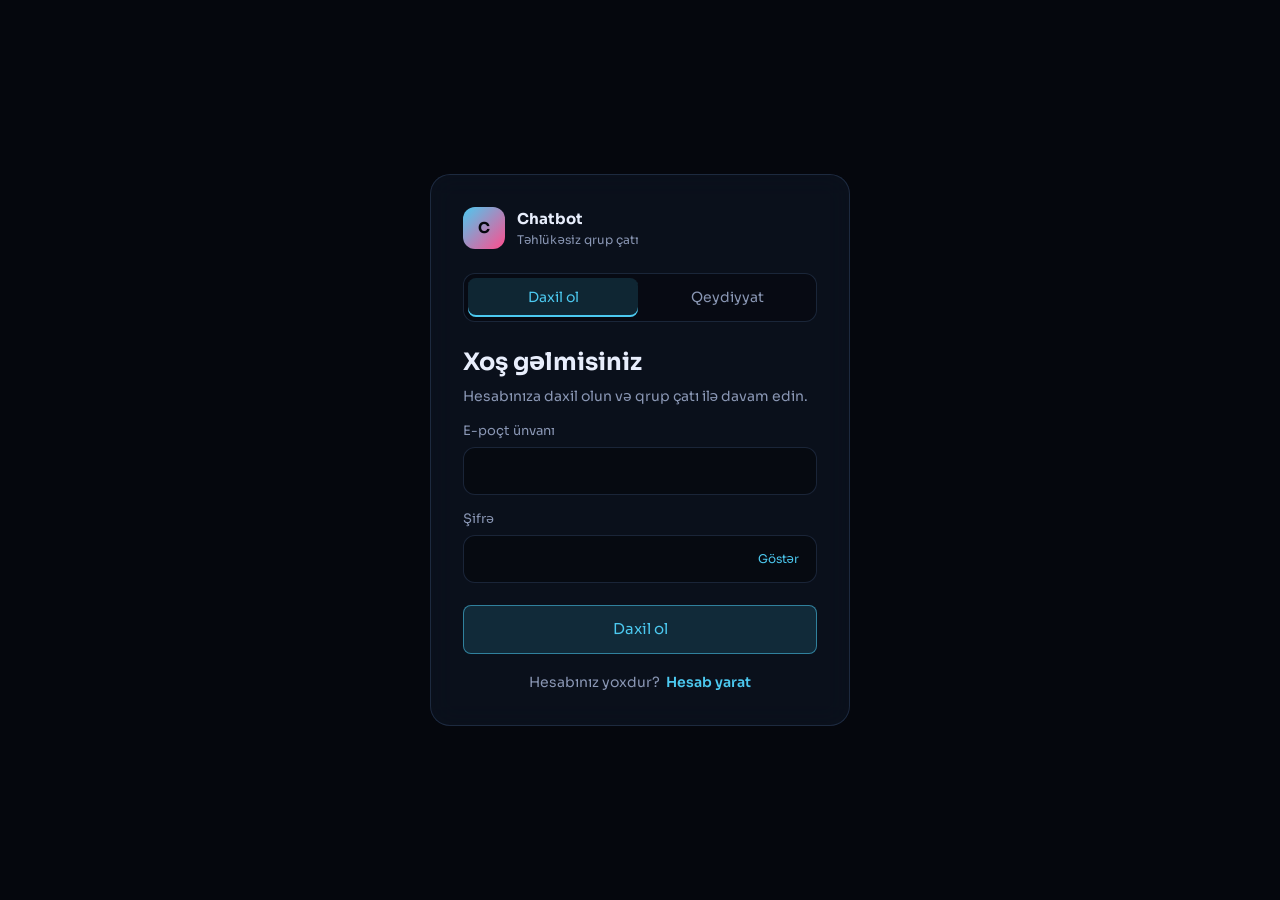
==== index.html @ 3ce8aae1 "Update index.html" ====
<!doctype html>
<html lang="az">
<head>
<meta charset="utf-8">
<meta name="viewport" content="width=device-width, initial-scale=1">
<meta name="theme-color" content="#05070d">
<meta name="description" content="Chatbot — təhlükəsiz qrup çatı">
<link rel="manifest" href="/manifest.json">
<link rel="icon" type="image/png" sizes="192x192" href="/icon-192.png">
<link rel="apple-touch-icon" href="/icon-192.png">
<title>Chatbot — Giriş</title>
<link rel="preconnect" href="https://fonts.googleapis.com">
<link rel="preconnect" href="https://fonts.gstatic.com" crossorigin>
<link href="https://fonts.googleapis.com/css2?family=Sora:wght@400;500;600;700&family=JetBrains+Mono:wght@500&display=swap" rel="stylesheet">
<style>
:root{
  --bg:#05070d; --glass:rgba(16,24,40,.55); --line:rgba(130,180,255,.16);
  --text:#e8eefc; --muted:#8a97b4; --cyan:#4cc9f0; --pink:#ff4d8d; --amber:#ffb703; --ok:#3ddc97;
  --r-lg:20px; --r-md:12px; --r-sm:8px;
}
*{box-sizing:border-box;margin:0}
html,body{height:100%}
body{background:var(--bg);color:var(--text);font:400 15px/1.5 Sora,system-ui,sans-serif;overflow-x:hidden}
#net{position:fixed;inset:0;width:100%;height:100%;z-index:0}
button,input,select{font:inherit;color:inherit}
:focus-visible{outline:2px solid var(--cyan);outline-offset:2px}
.hidden,[hidden]{display:none!important}
.glass{background:var(--glass);border:1px solid var(--line);backdrop-filter:blur(14px);-webkit-backdrop-filter:blur(14px)}
.btn{border:1px solid var(--line);background:rgba(255,255,255,.04);padding:9px 16px;border-radius:var(--r-sm);cursor:pointer;transition:background .15s,border-color .15s}
.btn:hover{background:rgba(255,255,255,.09)}
.btn:disabled{opacity:.55;cursor:not-allowed}
.btn.primary{background:rgba(76,201,240,.14);border-color:rgba(76,201,240,.55);color:var(--cyan)}
.btn.primary:hover{background:rgba(76,201,240,.25)}
.btn.danger{background:rgba(255,77,141,.1);border-color:rgba(255,77,141,.5);color:var(--pink)}
.btn.danger:hover{background:rgba(255,77,141,.2)}
.btn.sm{padding:6px 12px;font-size:13px}
.btn.block{width:100%;margin-top:22px;padding:12px}
.field{width:100%;padding:12px 14px;border-radius:var(--r-md);border:1px solid var(--line);background:rgba(5,7,13,.6)}
.field:focus{border-color:var(--cyan);outline:none}
.field::placeholder{color:var(--muted)}
select.field option{background:#0b1220;color:var(--text)}
svg.i{width:18px;height:18px;stroke:currentColor;fill:none;stroke-width:1.8;stroke-linecap:round;stroke-linejoin:round;vertical-align:-3px}

/* ===== login / qeydiyyat ===== */
#login-screen{position:fixed;inset:0;z-index:20;display:flex;justify-content:center;padding:20px;overflow:auto}
.login-card{width:min(420px,100%);margin:auto;padding:32px;border-radius:var(--r-lg)}
.brand{display:flex;gap:12px;align-items:center;margin-bottom:24px}
.logo{width:42px;height:42px;border-radius:12px;display:grid;place-items:center;font-weight:700;color:#05070d;background:linear-gradient(135deg,var(--cyan),var(--pink));flex:none}
.brand small{display:block;color:var(--muted);font-size:12px}
.seg{display:flex;gap:4px;padding:4px;border:1px solid var(--line);border-radius:var(--r-md);background:rgba(5,7,13,.5);margin-bottom:22px}
.seg button{flex:1;border:0;background:none;padding:9px;border-radius:var(--r-sm);color:var(--muted);cursor:pointer;font-size:14px;transition:background .15s,color .15s}
.seg button:hover{color:var(--text)}
.seg button.active{background:rgba(76,201,240,.14);color:var(--cyan);box-shadow:inset 0 -2px 0 var(--cyan)}
.login-card h1{font-size:24px;margin-bottom:6px}
.login-card p.lead{color:var(--muted);margin-bottom:6px;font-size:14px}
.login-card label{display:block;font-size:13px;color:var(--muted);margin:14px 0 6px}
.pwwrap{position:relative}
.pwwrap .field{padding-right:78px}
.pwtoggle{position:absolute;right:12px;top:50%;transform:translateY(-50%);border:0;background:none;color:var(--cyan);font-size:12px;cursor:pointer}
.pw-rules{
  list-style:none;margin:14px 0 0;padding:12px 14px;border-radius:var(--r-md);
  background:rgba(76,201,240,.06);border:1px solid var(--line);
  display:grid;grid-template-rows:repeat(3,auto);grid-auto-flow:column;gap:6px 10px;font-size:13px;
}
.pw-rules li{display:flex;align-items:center;gap:8px;color:var(--muted)}
.pw-rules li::before{content:"✓";width:18px;height:18px;border-radius:50%;background:rgba(255,255,255,.1);color:#05070d;font-size:11px;font-weight:700;display:grid;place-items:center;flex:none}
.pw-rules li.ok{color:var(--text)}
.pw-rules li.ok::before{background:var(--ok);box-shadow:0 0 10px rgba(61,220,151,.6)}
.reg{display:flex;justify-content:center;gap:6px;margin-top:18px;font-size:14px;color:var(--muted)}
.reg button{border:0;background:none;color:var(--cyan);font-weight:600;cursor:pointer;padding:0}
.success{text-align:center}
.check{width:96px;height:96px;border-radius:50%;margin:4px auto 18px;display:grid;place-items:center;font-size:44px;color:var(--ok);background:rgba(61,220,151,.1);border:1px solid rgba(61,220,151,.5);box-shadow:0 0 34px rgba(61,220,151,.25)}
.success h1{margin-bottom:8px}
.success h3{font-size:16px;font-weight:600;color:var(--amber);margin-bottom:14px}
.success p{color:var(--muted);font-size:14px;margin-bottom:14px}
.success .btn{width:100%;padding:12px;margin-top:8px}

/* ===== əsas çərçivə ===== */
#app{position:relative;z-index:1;display:grid;min-height:100%;grid-template-columns:230px 1fr;grid-template-rows:64px 1fr;gap:16px;padding:16px}
header{grid-column:1/-1;display:flex;align-items:center;justify-content:space-between;padding:0 20px;border-radius:var(--r-lg)}
header .brand{margin:0}
.who{display:flex;align-items:center;gap:12px;font-size:14px;color:var(--muted)}
.who b{font-weight:500;color:var(--text);max-width:220px;overflow:hidden;text-overflow:ellipsis;white-space:nowrap}
.avatar{width:32px;height:32px;border-radius:50%;display:grid;place-items:center;font-weight:700;font-size:13px;color:#05070d;background:linear-gradient(135deg,var(--cyan),var(--pink));flex:none}
nav{padding:12px;border-radius:var(--r-lg);align-self:start;display:flex;flex-direction:column;gap:4px}
nav button{display:flex;gap:10px;align-items:center;text-align:left;border:0;background:none;padding:12px 14px;border-radius:var(--r-md);cursor:pointer;color:var(--muted);transition:background .15s,color .15s}
nav button:hover{background:rgba(255,255,255,.05);color:var(--text)}
nav button[aria-selected=true]{background:rgba(76,201,240,.14);color:var(--cyan);box-shadow:inset 3px 0 0 var(--cyan)}
nav .count{margin-left:auto;font:500 12px 'JetBrains Mono',monospace;background:var(--pink);color:#05070d;border-radius:99px;padding:1px 8px}
main{display:grid;grid-template-columns:minmax(0,1fr) 300px;gap:16px;align-content:start}
.stats{grid-column:1/-1;display:grid;grid-template-columns:repeat(3,1fr);gap:16px}
.stat{padding:18px 20px;border-radius:var(--r-lg);display:flex;align-items:center;gap:16px}
.stat .ic{width:44px;height:44px;border-radius:12px;display:grid;place-items:center;flex:none}
.stat strong{font-size:28px;line-height:1;display:block}
.stat span{color:var(--muted);font-size:13px}
#st-conn.off{color:var(--muted)}
#st-conn:not(.off){color:var(--ok)}
.panel{padding:24px;border-radius:var(--r-lg)}
.panel-head{display:flex;justify-content:space-between;align-items:flex-start;gap:12px}
.panel h2{font-size:18px;margin-bottom:4px}
.panel h2 span{color:var(--cyan)}
.panel .sub{color:var(--muted);font-size:13px;margin-bottom:18px}
.secure{font-size:12px;color:var(--ok);white-space:nowrap;padding-top:4px}
.secure::before{content:"● "}
.row{display:flex;gap:10px}
.row .field{flex:1;min-width:0;width:auto}
.chat{display:grid;gap:10px;height:clamp(260px,46vh,440px);overflow:auto;padding:14px;border:1px solid var(--line);border-radius:var(--r-md);background:rgba(5,7,13,.45);align-content:start;margin:14px 0}
.empty{border:1px dashed var(--line);border-radius:var(--r-md);padding:28px;text-align:center;color:var(--muted)}
.msg{max-width:78%;padding:9px 13px;border-radius:14px;font-size:14px;overflow-wrap:anywhere}
.msg.me{justify-self:end;background:rgba(76,201,240,.18);border:1px solid rgba(76,201,240,.4)}
.msg.them{background:rgba(255,255,255,.06);border:1px solid var(--line)}
.msg small{display:block;color:var(--muted);font-size:11px}
.msg .t{text-align:right;font-size:10px;margin-top:4px}
.note{margin-top:16px;padding:10px 14px;border-radius:var(--r-md);background:rgba(61,220,151,.07);border:1px solid rgba(61,220,151,.25);color:var(--ok);font-size:12px;text-align:center}
.feed{padding:20px;border-radius:var(--r-lg);align-self:start}
.feed h2{font-size:15px;margin-bottom:14px}
.feed ul{list-style:none;padding:0;display:grid;gap:14px}
.feed li{display:flex;gap:10px;font-size:13px;color:var(--muted)}
.feed li i{width:8px;height:8px;border-radius:50%;margin-top:6px;flex:none;background:var(--cyan);box-shadow:0 0 10px var(--cyan)}
.feed li.ok i{background:var(--ok);box-shadow:0 0 10px var(--ok)}
.feed li.warn i{background:var(--amber);box-shadow:0 0 10px var(--amber)}
.feed li.new i{background:var(--pink);box-shadow:0 0 10px var(--pink)}
.feed li b{color:var(--text);font-weight:500;display:block}
.feed li small{display:block;font-size:11px}
#toast{position:fixed;bottom:20px;left:50%;transform:translateX(-50%) translateY(20px);opacity:0;z-index:30;padding:10px 18px;border-radius:var(--r-md);transition:.25s;pointer-events:none;max-width:calc(100vw - 24px);font-size:13px}
#toast.on{opacity:1;transform:translateX(-50%)}

@media(max-width:1000px){main{grid-template-columns:1fr}.feed{order:2}}
@media(max-width:720px){
  #app{grid-template-columns:1fr;grid-template-rows:64px auto 1fr;padding:10px;gap:10px}
  nav{flex-direction:row;overflow-x:auto}
  nav button{white-space:nowrap}
  .stats{grid-template-columns:1fr}
  .who b{display:none}
  .login-card{padding:24px}
  .pw-rules{font-size:12px}
}
@media(prefers-reduced-motion:reduce){*{transition:none!important}}
</style>
</head>
<body>
<canvas id="net" aria-hidden="true"></canvas>

<!-- LOGIN / QEYDİYYAT -->
<section id="login-screen">
  <div class="login-card glass">
    <div class="brand"><div class="logo">C</div><div><b>Chatbot</b><small>Təhlükəsiz qrup çatı</small></div></div>

    <div id="form-view">
      <div class="seg">
        <button id="tab-login" type="button" class="active">Daxil ol</button>
        <button id="tab-signup" type="button">Qeydiyyat</button>
      </div>

      <h1 id="auth-title">Xoş gəlmisiniz</h1>
      <p id="auth-description" class="lead">Hesabınıza daxil olun və qrup çatı ilə davam edin.</p>

      <form id="auth-form" novalidate>
        <label for="email">E-poçt ünvanı</label>
        <input class="field" id="email" type="email" autocomplete="email" required>

        <label for="password">Şifrə</label>
        <div class="pwwrap">
          <input class="field" id="password" type="password" autocomplete="current-password" required>
          <button id="password-toggle" type="button" class="pwtoggle" aria-label="Şifrəni göstər/gizlət">Göstər</button>
        </div>

        <div id="confirm-field" class="hidden">
          <label for="password2">Şifrəni təsdiqlə</label>
          <input class="field" id="password2" type="password" autocomplete="new-password">
        </div>

        <ul id="pw-rules" class="pw-rules hidden">
          <li data-rule="len">Ən azı 8 simvol</li>
          <li data-rule="upper">1 böyük hərf</li>
          <li data-rule="lower">1 kiçik hərf</li>
          <li data-rule="digit">1 rəqəm</li>
          <li data-rule="symbol">1 simvol</li>
        </ul>

        <button id="auth-submit" class="btn primary block" type="submit">Daxil ol</button>
      </form>

      <div class="reg"><span id="register-text">Hesabınız yoxdur?</span><button id="auth-toggle" type="button">Hesab yarat</button></div>
    </div>

    <div id="success-view" class="success hidden">
      <div class="check">✓</div>
      <h1>Qeydiyyatdan keçdiniz!</h1>
      <h3>Admin təsdiqini gözləyin.</h3>
      <p>Növbəti addımda dəvət kodunu yazın. Admin sorğunuzu təsdiqləyəndən sonra qrupa daxil ola biləcəksiniz.</p>
      <p id="success-extra" class="hidden">E-poçt təsdiqi tələb olunursa, əvvəlcə poçtunuzu təsdiqləyin.</p>
      <button id="go-home" type="button" class="btn">Əsas səhifə</button>
    </div>
  </div>
</section>

<!-- QRUP ÇATI -->
<div id="app" class="hidden">
  <header class="glass">
    <div class="brand"><div class="logo">C</div><div><b>Chatbot</b><small>Təhlükəsiz qrup çatı</small></div></div>
    <div class="who">
      <span id="account-avatar" class="avatar">A</span>
      <b id="account-label"></b>
      <button class="btn sm" id="signout" type="button">Çıxış</button>
    </div>
  </header>

  <nav class="glass" role="tablist" aria-label="Bölmələr">
    <button role="tab" data-tab="chat" aria-selected="true"><svg class="i" viewBox="0 0 24 24"><path d="M4 5h16v11H9l-5 4z"/></svg>Söhbət<span class="count" id="unread" hidden>0</span></button>
    <button role="tab" data-tab="join" aria-selected="false"><svg class="i" viewBox="0 0 24 24"><circle cx="9" cy="8" r="3.5"/><path d="M2.5 20c0-3.6 2.9-6 6.5-6s6.5 2.4 6.5 6M16 4.5a3.5 3.5 0 0 1 0 7M18 14.5c2.2.6 3.5 2.4 3.5 5.5"/></svg>Qrupa qoşul</button>
  </nav>

  <main>
    <div class="stats">
      <div class="stat glass"><div class="ic" style="background:rgba(76,201,240,.15);color:var(--cyan)"><svg class="i" viewBox="0 0 24 24"><circle cx="9" cy="8" r="3.5"/><path d="M2.5 20c0-3.6 2.9-6 6.5-6s6.5 2.4 6.5 6"/></svg></div><div><strong id="st-groups">0</strong><span>Qrupum</span></div></div>
      <div class="stat glass"><div class="ic" style="background:rgba(255,183,3,.15);color:var(--amber)"><svg class="i" viewBox="0 0 24 24"><path d="M4 5h16v11H9l-5 4z"/></svg></div><div><strong id="st-msgs">0</strong><span>Mesaj</span></div></div>
      <div class="stat glass"><div class="ic" style="background:rgba(255,77,141,.15);color:var(--pink)"><svg class="i" viewBox="0 0 24 24"><path d="M3 12h4l3-8 4 16 3-8h4"/></svg></div><div><strong id="st-conn" class="off">Off</strong><span>Canlı kanal</span></div></div>
    </div>

    <section class="panel glass" id="tab-chat">
      <div class="panel-head">
        <div>
          <h2>Qrup çatı: <span id="room-name">Qrup seçin</span></h2>
          <p class="sub" id="room-info">Söhbətə qoşulmaq üçün qrup seçin.</p>
        </div>
        <span class="secure">Təhlükəsiz</span>
      </div>

      <div class="row">
        <select class="field" id="groups" aria-label="Qrup"><option value="">Qrup seçin</option></select>
        <button class="btn" id="act-msgs" type="button">Yenilə</button>
      </div>

      <div id="messages" class="chat"><div class="empty">Mesajları görmək üçün qrup seçin.</div></div>

      <form id="message-form" class="row">
        <input class="field" id="message" maxlength="4000" autocomplete="off" placeholder="Mesaj yazın..." required>
        <button class="btn primary" type="submit" aria-label="Mesaj göndər">Göndər</button>
      </form>

      <div class="note">🔒 Qrup mesajları yalnız qrup üzvlərinə açıqdır.</div>
    </section>

    <section class="panel glass" id="tab-join" hidden>
      <h2>Qrupa qoşul</h2>
      <p class="sub">Admindən aldığınız dəvət kodunu yazın. Sorğu admin təsdiqindən sonra aktivləşir və qrup siyahıda görünür.</p>
      <form id="join-form" class="row">
        <input class="field" id="invite" required placeholder="Dəvət kodu" autocomplete="off">
        <button class="btn primary" type="submit" style="white-space:nowrap">Qoşul</button>
      </form>
    </section>

    <aside class="feed glass"><h2>Son fəaliyyət</h2><ul id="feed-list"></ul></aside>
  </main>
</div>

<div id="toast" class="glass" role="status"></div>

<script type="module">
import { createClient } from 'https://esm.sh/@supabase/supabase-js@2';
import { SUPABASE_URL, SUPABASE_ANON_KEY } from '/supabase-config.js';

const configured =
  !SUPABASE_URL.includes('YOUR_PROJECT') &&
  !SUPABASE_ANON_KEY.includes('YOUR_PUBLIC');

const $ = selector => document.querySelector(selector);

let supabase = null;
let user = null;
let currentUid = null;
let activeGroup = null;
let realtime = null;
let membersChannel = null;
let signup = false;
let selectToken = 0;
let pendingSuccess = false;
let tab = 'chat';
let unread = 0;

/* ===== ARXA FON: canlı şəbəkə ===== */
(function(){
  const c = document.getElementById('net');
  const x = c.getContext('2d');
  const cols = ['76,201,240', '255,77,141', '255,183,3'];
  const still = matchMedia('(prefers-reduced-motion:reduce)').matches;
  const LINK = 170;      // eyni rəngli nöqtələr arasında əlaqə məsafəsi
  const CROSS = 105;     // fərqli rənglər arasında zəif əlaqə
  const MOUSE_R = 170;   // kursorun təsir radiusu
  let W, H, P = [], pulses = [], ripples = [], t = 0, lastPulse = 0;
  const mouse = { x: -9999, y: -9999 };

  function size(){
    const dpr = Math.min(window.devicePixelRatio || 1, 2);
    W = innerWidth; H = innerHeight;
    c.width = W * dpr; c.height = H * dpr;
    x.setTransform(dpr, 0, 0, dpr, 0, 0);
    const n = Math.min(140, Math.floor(W * H / 11000));
    P = Array.from({ length: n }, (_, i) => {
      const bx = (Math.random() - .5) * .55, by = (Math.random() - .5) * .55;
      return {
        x: Math.random() * W, y: Math.random() * H,
        bx, by, vx: bx, vy: by,
        r: 1.3 + Math.random() * 1.8,
        ph: Math.random() * 6.28,
        sp: .0015 + Math.random() * .003,
        c: cols[i % 3]
      };
    });
    pulses = [];
  }

  /* yavaş dəyişən rəngli duman */
  function aurora(){
    const blobs = [
      [cols[0], .5 + .30 * Math.sin(t * .00040), .35 + .20 * Math.cos(t * .00030)],
      [cols[1], .5 + .35 * Math.cos(t * .00035), .70 + .15 * Math.sin(t * .00050)],
      [cols[2], .5 + .30 * Math.sin(t * .00030 + 2), .50 + .30 * Math.cos(t * .00042 + 1)]
    ];
    const r = Math.max(W, H) * .42;
    for(const [col, fx, fy] of blobs){
      const bx = fx * W, by = fy * H;
      const g = x.createRadialGradient(bx, by, 0, bx, by, r);
      g.addColorStop(0, `rgba(${col},.085)`);
      g.addColorStop(1, `rgba(${col},0)`);
      x.fillStyle = g;
      x.fillRect(0, 0, W, H);
    }
  }

  /* əlaqə boyunca axan işıq impulsu */
  function spawnPulse(){
    const a = P[(Math.random() * P.length) | 0];
    if(!a) return;
    const near = P.filter(b => b !== a && b.c === a.c && Math.hypot(a.x - b.x, a.y - b.y) < LINK);
    if(!near.length) return;
    pulses.push({ a, b: near[(Math.random() * near.length) | 0], k: 0, sp: .010 + Math.random() * .014 });
  }

  function draw(ts){
    t = ts || 0;
    x.clearRect(0, 0, W, H);
    aurora();

    /* hərəkət */
    for(const p of P){
      p.ph += p.sp * 16;
      // kursor: yaxın nöqtələr yumşaq cəlb olunur
      const mdx = mouse.x - p.x, mdy = mouse.y - p.y, md = Math.hypot(mdx, mdy);
      if(md < MOUSE_R && md > 1){
        const f = (1 - md / MOUSE_R) * .035;
        p.vx += mdx / md * f; p.vy += mdy / md * f;
      }
      // klik dalğası: nöqtələri itələyir
      for(const rp of ripples){
        const rdx = p.x - rp.x, rdy = p.y - rp.y, rd = Math.hypot(rdx, rdy);
        if(Math.abs(rd - rp.r) < 26 && rd > 1){
          p.vx += rdx / rd * .35 * rp.a; p.vy += rdy / rd * .35 * rp.a;
        }
      }
      // əsas sürətə qayıt
      p.vx += (p.bx - p.vx) * .02; p.vy += (p.by - p.vy) * .02;
      p.x += p.vx; p.y += p.vy;
      if(p.x < 0 || p.x > W){ p.vx *= -1; p.bx *= -1; p.x = Math.max(0, Math.min(W, p.x)); }
      if(p.y < 0 || p.y > H){ p.vy *= -1; p.by *= -1; p.y = Math.max(0, Math.min(H, p.y)); }
    }

    /* əlaqələr */
    x.lineWidth = 1;
    for(let i = 0; i < P.length; i++){
      const a = P[i];
      for(let j = i + 1; j < P.length; j++){
        const b = P[j];
        const d = Math.hypot(a.x - b.x, a.y - b.y);
        if(a.c === b.c){
          if(d < LINK){
            x.strokeStyle = `rgba(${a.c},${.30 * (1 - d / LINK)})`;
            x.beginPath(); x.moveTo(a.x, a.y); x.lineTo(b.x, b.y); x.stroke();
          }
        }else if(d < CROSS){
          x.strokeStyle = `rgba(200,215,255,${.09 * (1 - d / CROSS)})`;
          x.beginPath(); x.moveTo(a.x, a.y); x.lineTo(b.x, b.y); x.stroke();
        }
      }
    }

    /* kursora uzanan xətlər */
    for(const p of P){
      const d = Math.hypot(mouse.x - p.x, mouse.y - p.y);
      if(d < MOUSE_R){
        x.strokeStyle = `rgba(${p.c},${.55 * (1 - d / MOUSE_R)})`;
        x.beginPath(); x.moveTo(p.x, p.y); x.lineTo(mouse.x, mouse.y); x.stroke();
      }
    }

    /* impulslar */
    if(!still && t - lastPulse > 200 && pulses.length < 30){ lastPulse = t; spawnPulse(); }
    for(let i = pulses.length - 1; i >= 0; i--){
      const q = pulses[i];
      q.k += q.sp;
      if(q.k >= 1){ pulses.splice(i, 1); continue; }
      const px = q.a.x + (q.b.x - q.a.x) * q.k, py = q.a.y + (q.b.y - q.a.y) * q.k;
      const tk = Math.max(0, q.k - .12);
      const tx = q.a.x + (q.b.x - q.a.x) * tk, ty = q.a.y + (q.b.y - q.a.y) * tk;
      const fade = Math.sin(q.k * Math.PI);
      x.strokeStyle = `rgba(${q.a.c},${.8 * fade})`;
      x.lineWidth = 1.6;
      x.beginPath(); x.moveTo(tx, ty); x.lineTo(px, py); x.stroke();
      x.fillStyle = `rgba(${q.a.c},${.22 * fade})`;
      x.beginPath(); x.arc(px, py, 7, 0, 7); x.fill();
      x.fillStyle = `rgba(255,255,255,${.95 * fade})`;
      x.beginPath(); x.arc(px, py, 1.8, 0, 7); x.fill();
    }
    x.lineWidth = 1;

    /* klik dalğaları */
    for(let i = ripples.length - 1; i >= 0; i--){
      const rp = ripples[i];
      rp.r += 5; rp.a -= .016;
      if(rp.a <= 0){ ripples.splice(i, 1); continue; }
      x.strokeStyle = `rgba(76,201,240,${.5 * rp.a})`;
      x.beginPath(); x.arc(rp.x, rp.y, rp.r, 0, 7); x.stroke();
    }

    /* nöqtələr: parıltı + işıldama */
    for(const p of P){
      const tw = .65 + .35 * Math.sin(p.ph);
      x.fillStyle = `rgba(${p.c},${.14 * tw})`;
      x.beginPath(); x.arc(p.x, p.y, p.r * 4, 0, 7); x.fill();
      x.fillStyle = `rgba(${p.c},${.55 + .45 * tw})`;
      x.beginPath(); x.arc(p.x, p.y, p.r * (.85 + .3 * tw), 0, 7); x.fill();
    }

    if(!still) requestAnimationFrame(draw);
  }

  addEventListener('pointermove', e => { mouse.x = e.clientX; mouse.y = e.clientY; });
  document.addEventListener('pointerleave', () => { mouse.x = mouse.y = -9999; });
  addEventListener('pointerdown', e => {
    if(still) return;
    ripples.push({ x: e.clientX, y: e.clientY, r: 4, a: 1 });
    if(ripples.length > 6) ripples.shift();
  });
  addEventListener('resize', () => { size(); if(still) draw(0); });

  size();
  if(still) draw(0); else requestAnimationFrame(draw);
})();

/* ===== ŞİFRƏ QAYDASI (qeydiyyat üçün məcburi) ===== */
const PW_RULES = {
  len:    p => p.length >= 8,
  upper:  p => /\p{Lu}/u.test(p),
  lower:  p => /\p{Ll}/u.test(p),
  digit:  p => /\d/.test(p),
  symbol: p => /[!@#$%^&*()_+\-=\[\]{};':"\\|<>?,.\/`~]/.test(p)
};

const passwordIsStrong = p => Object.values(PW_RULES).every(check => check(p));

function renderPwRules(){
  const p = $('#password').value;
  document.querySelectorAll('#pw-rules li').forEach(li =>
    li.classList.toggle('ok', PW_RULES[li.dataset.rule](p))
  );
}

/* ===== TOAST ===== */
function toast(text){
  const el = $('#toast');
  el.textContent = text;
  el.classList.add('on');
  clearTimeout(toast.timer);
  toast.timer = setTimeout(() => el.classList.remove('on'), 3500);
}

/* ===== SAFE HTML ===== */
function safe(value){
  return String(value ?? '').replace(/[&<>"']/g, c => ({
    '&':'&amp;','<':'&lt;','>':'&gt;','"':'&quot;',"'":'&#39;'
  }[c]));
}

/* ===== BÖLMƏLƏR (Söhbət / Qrupa qoşul) ===== */
function showTab(name){
  tab = name;
  document.querySelectorAll('nav [role=tab]').forEach(b =>
    b.setAttribute('aria-selected', b.dataset.tab === name));
  ['chat', 'join'].forEach(n => { $('#tab-' + n).hidden = n !== name; });
  if(name === 'chat'){
    unread = 0;
    $('#unread').hidden = true;
    const box = $('#messages');
    box.scrollTop = box.scrollHeight;
  }
}
document.querySelectorAll('nav [role=tab]').forEach(b => b.onclick = () => showTab(b.dataset.tab));

/* ===== SON FƏALİYYƏT LENTİ ===== */
const FEED_LABELS = { sys:'Sistem', ok:'Üzvlük', warn:'Xəbərdarlıq', new:'Mesaj' };

function feed(kind, text){
  const list = $('#feed-list');
  if(!list) return;

  const li = document.createElement('li');
  li.className = kind;
  const dot = document.createElement('i');
  const box = document.createElement('div');
  const b = document.createElement('b');
  b.textContent = text;
  const s = document.createElement('small');
  const time = new Date().toLocaleTimeString('az-AZ', { hour:'2-digit', minute:'2-digit' });
  s.textContent = `${FEED_LABELS[kind] || 'Sistem'} · ${time}`;
  box.append(b, s);
  li.append(dot, box);
  list.prepend(li);
  while(list.children.length > 8) list.lastChild.remove();

  if(kind === 'new' && tab !== 'chat'){
    unread++;
    const badge = $('#unread');
    badge.textContent = unread > 9 ? '9+' : String(unread);
    badge.hidden = false;
  }
}

function updateStats(){
  $('#st-msgs').textContent = document.querySelectorAll('#messages .msg').length;
}

function setConn(on){
  const el = $('#st-conn');
  el.textContent = on ? 'On' : 'Off';
  el.classList.toggle('off', !on);
}

/* ===== RESET ROOM ===== */
function resetRoom(
  title = 'Qrup seçin',
  info = 'Söhbətə qoşulmaq üçün qrup seçin.',
  empty = 'Mesajları görmək üçün qrup seçin.'
){
  $('#room-name').textContent = title;
  $('#room-info').textContent = info;
  $('#messages').innerHTML = `<div class="empty">${safe(empty)}</div>`;
  updateStats();
  setConn(false);
}

/* ===== REALTIME DAYANDIR ===== */
async function stopRealtime(){
  if(!realtime) return;
  const channel = realtime;
  realtime = null;
  try{ await supabase.removeChannel(channel); }catch(_){}
}

/* ===== ÜZVLÜK KANALI: admin təsdiqləyəndə qrup avtomatik görünür ===== */
async function stopMembers(){
  if(!membersChannel) return;
  const channel = membersChannel;
  membersChannel = null;
  try{ await supabase.removeChannel(channel); }catch(_){}
}

function watchMembership(uid){
  stopMembers();
  membersChannel = supabase
    .channel(`members-${uid}`)
    .on('postgres_changes',
      { event:'INSERT', schema:'public', table:'group_members', filter:`user_id=eq.${uid}` },
      () => {
        loadGroups();
        feed('ok', 'Admin sorğunuzu təsdiqlədi. Qrup siyahıya əlavə olundu.');
        toast('Admin sorğunuzu təsdiqlədi. Qrup siyahıya əlavə olundu.');
      })
    .subscribe();
}

/* ===== LOGIN / LOGOUT UI ===== */
function showAuth(session){
  const newUser = session?.user || null;
  const newUid = newUser?.id || null;
  user = newUser;

  // Token yenilənməsi zamanı səhifəni yenidən qurma
  if(newUid === currentUid){
    if(newUser) $('#account-label').textContent = newUser.email || '';
    return;
  }

  currentUid = newUid;
  const signed = !!user;

  const showApp = signed && !pendingSuccess;
  $('#login-screen').classList.toggle('hidden', showApp);
  $('#app').classList.toggle('hidden', !showApp);

  if(signed){
    $('#account-avatar').textContent = user.email?.[0]?.toUpperCase() || 'A';
    $('#account-label').textContent = user.email || '';
    showTab('chat');
    feed('sys', 'Təhlükəsiz kanal hazırdır.');
    loadGroups();
    watchMembership(newUid);
  }else{
    stopMembers();
    activeGroup = null;
    selectToken++;
    stopRealtime();
    $('#groups').innerHTML = '<option value="">Qrup seçin</option>';
    $('#st-groups').textContent = '0';
    resetRoom();
  }
}

/* ===== GROUPS ===== */
async function loadGroups(){
  const { data, error } = await supabase
    .from('groups')
    .select('id,name,created_at')
    .order('created_at', { ascending:false });

  if(error) return toast(error.message);

  const select = $('#groups');
  select.innerHTML =
    '<option value="">Qrup seçin</option>' +
    (data || []).map(g => `<option value="${safe(g.id)}">${safe(g.name)}</option>`).join('');

  $('#st-groups').textContent = (data || []).length;
  feed('sys', `Qrup siyahısı yeniləndi: ${(data || []).length} qrup.`);

  if(activeGroup && data?.some(g => g.id === activeGroup.id)){
    select.value = activeGroup.id;
    return;
  }

  activeGroup = null;

  if(!data?.length){
    resetRoom('Hələ qrup yoxdur', 'Dəvət kodu ilə qrupa qoşulun.', 'Sizə qoşulmaq üçün dəvət kodu lazımdır.');
  }else{
    resetRoom('Qrup seçin', 'Söhbətə qoşulmaq üçün qrup seçin.', 'Yuxarıdakı siyahıdan qrup seçin.');
  }
}

/* ===== GROUP SEÇ ===== */
async function chooseGroup(id){
  const token = ++selectToken;
  await stopRealtime();

  if(!id){
    activeGroup = null;
    resetRoom();
    return;
  }

  const { data:g, error } = await supabase
    .from('groups')
    .select('id,name')
    .eq('id', id)
    .single();

  if(token !== selectToken) return;
  if(error) return toast(error.message);

  activeGroup = g;
  $('#room-name').textContent = g.name;
  $('#room-info').textContent = 'Qrup üzvləri ilə təhlükəsiz söhbət';

  // Realtime əvvəl qoşulur, sonra tarixçə yüklənir
  realtime = supabase
    .channel(`chat-${id}-${token}`)
    .on('postgres_changes',
      { event:'INSERT', schema:'public', table:'messages', filter:`group_id=eq.${id}` },
      event => {
        appendMessage(event.new);
        if(event.new.user_id !== user?.id) feed('new', 'Qrupda yeni mesaj gəldi.');
      })
    .subscribe(status => {
      if(token === selectToken) setConn(status === 'SUBSCRIBED');
    });

  feed('sys', `«${g.name}» qrupuna qoşuldunuz.`);
  await loadMessages(token);
}

/* ===== MESSAGES (son 200) ===== */
async function loadMessages(token){
  const group = activeGroup;

  const { data, error } = await supabase
    .from('messages')
    .select('id,group_id,user_id,body,created_at')
    .eq('group_id', group.id)
    .order('created_at', { ascending:false })
    .limit(200);

  if(token !== selectToken) return;
  if(error) return toast(error.message);

  $('#messages').innerHTML = '';

  if(!data?.length){
    $('#messages').innerHTML =
      '<div class="empty">Bu qrupda hələ mesaj yoxdur. İlk mesajı siz yazın.</div>';
    updateStats();
    return;
  }

  data.reverse().forEach(appendMessage);
}

/* ===== APPEND MESSAGE ===== */
function appendMessage(m){
  if(!activeGroup || m.group_id !== activeGroup.id ||
     document.querySelector(`[data-message="${CSS.escape(String(m.id))}"]`)){
    return;
  }

  $('#messages .empty')?.remove();

  const own = m.user_id === user?.id;
  const row = document.createElement('div');
  row.className = 'msg ' + (own ? 'me' : 'them');
  row.dataset.message = m.id;

  const who = document.createElement('small');
  who.textContent = own ? 'Siz' : 'Qrup üzvü';

  const text = document.createElement('span');
  text.textContent = m.body;

  const time = document.createElement('small');
  time.className = 't';
  time.textContent = new Date(m.created_at).toLocaleTimeString('az-AZ', { hour:'2-digit', minute:'2-digit' });

  row.append(who, text, time);

  const box = $('#messages');
  box.append(row);
  box.scrollTop = box.scrollHeight;
  updateStats();
}

/* ===== SUPABASE ===== */
if(!configured){
  $('#auth-description').textContent = 'Supabase bağlantısı əlavə edilməyib.';
  $('#auth-submit').disabled = true;
  toast('Supabase konfiqurasiyasını yoxlayın.');
}else{
  // İstifadəçi girişi admin panelindən AYRI saxlanır — bir-birinə qarışmır
  supabase = createClient(SUPABASE_URL, SUPABASE_ANON_KEY, {
    auth: { storageKey: 'chatbot-user-auth' }
  });

  /* --- Qeydiyyat / giriş keçidi --- */
  $('#password').addEventListener('input', renderPwRules);

  function setMode(on){
    signup = on;
    $('#tab-login').classList.toggle('active', !on);
    $('#tab-signup').classList.toggle('active', on);
    $('#auth-title').textContent = on ? 'Hesab Yarat' : 'Xoş gəlmisiniz';
    $('#auth-description').textContent = on
      ? 'Yeni hesab yaradın və qrup çatı ilə davam edin.'
      : 'Hesabınıza daxil olun və qrup çatı ilə davam edin.';
    $('#auth-submit').textContent = on ? 'Hesab yarat' : 'Daxil ol';
    $('#register-text').textContent = on ? 'Artıq hesabınız var?' : 'Hesabınız yoxdur?';
    $('#auth-toggle').textContent = on ? 'Daxil ol' : 'Hesab yarat';
    $('#password').autocomplete = on ? 'new-password' : 'current-password';
    $('#pw-rules').classList.toggle('hidden', !on);
    $('#confirm-field').classList.toggle('hidden', !on);
    renderPwRules();
  }
  $('#tab-login').onclick = () => setMode(false);
  $('#tab-signup').onclick = () => setMode(true);
  $('#auth-toggle').onclick = () => setMode(!signup);

  function showSuccess(needsEmail){
    $('#form-view').classList.add('hidden');
    $('#success-view').classList.remove('hidden');
    $('#success-extra').classList.toggle('hidden', !needsEmail);
  }

  $('#go-home').onclick = () => {
    pendingSuccess = false;
    $('#success-view').classList.add('hidden');
    $('#form-view').classList.remove('hidden');
    $('#password').value = ''; $('#password2').value = '';
    setMode(false);
    if(user){ const u = user; currentUid = null; showAuth({ user: u }); }
  };

  /* --- Şifrəni göstər/gizlət --- */
  $('#password-toggle').onclick = () => {
    const password = $('#password');
    const show = password.type === 'password';
    password.type = show ? 'text' : 'password';
    $('#password-toggle').textContent = show ? 'Gizlət' : 'Göstər';
  };

  /* --- Giriş / qeydiyyat --- */
  $('#auth-form').onsubmit = async e => {
    e.preventDefault();

    const button = $('#auth-submit');
    const email = $('#email').value.trim();
    const password = $('#password').value;

    if(!email || !password) return toast('E-poçt və şifrəni daxil edin.');

    if(signup && !passwordIsStrong(password)){
      renderPwRules();
      return toast('Şifrə tələbləri ödəmir: 8+ simvol, böyük və kiçik hərf, rəqəm və simvol.');
    }

    if(signup && $('#password2').value !== password) return toast('Şifrələr eyni deyil.');

    button.disabled = true;
    button.textContent = signup ? 'Hesab yaradılır...' : 'Daxil olunur...';

    pendingSuccess = signup;
    try{
      const { data, error } = signup
        ? await supabase.auth.signUp({ email, password })
        : await supabase.auth.signInWithPassword({ email, password });

      if(error){ pendingSuccess = false; return toast(error.message); }

      if(signup){ showSuccess(!data.session); return; }
      // Uğurlu girişdə onAuthStateChange ekranı avtomatik dəyişir.
    }finally{
      button.disabled = false;
      button.textContent = signup ? 'Hesab yarat' : 'Daxil ol';
    }
  };

  /* --- Çıxış --- */
  $('#signout').onclick = async () => {
    await supabase.auth.signOut();
    toast('Hesabdan çıxış edildi.');
  };

  /* --- Qrup seçimi --- */
  $('#groups').onchange = e => chooseGroup(e.target.value);

  /* --- Yenilə --- */
  $('#act-msgs').onclick = async () => {
    await loadGroups();
    if(activeGroup) await chooseGroup(activeGroup.id);
    toast('Yeniləndi.');
  };

  /* --- Qrupa qoşul --- */
  $('#join-form').onsubmit = async e => {
    e.preventDefault();

    const code = $('#invite').value.trim();
    if(!code) return;

    const { data, error } = await supabase.rpc('join_chat_group', { invite_code: code });
    if(error) return toast(error.message);

    $('#invite').value = '';

    // Cavab: { status: 'member' | 'pending' | 'invalid' }
    if(data?.status === 'member'){
      await loadGroups();
      $('#groups').value = data.group_id;
      await chooseGroup(data.group_id);
      showTab('chat');
      feed('ok', 'Qrupa uğurla qoşuldunuz.');
      return toast('Qrupa qoşuldunuz.');
    }
    if(data?.status === 'pending'){
      feed('warn', 'Sorğu adminə göndərildi, təsdiq gözlənilir.');
      return toast('Sorğu adminə göndərildi. Təsdiqdən sonra qrup siyahıda görünəcək.');
    }
    feed('warn', 'Yanlış dəvət kodu cəhdi.');
    toast('Dəvət kodu tapılmadı.');
  };

  /* --- Mesaj göndər --- */
  $('#message-form').onsubmit = async e => {
    e.preventDefault();

    if(!activeGroup) return toast('Əvvəlcə qrupa qoşulun.');

    const field = $('#message');
    const body = field.value.trim();
    if(!body) return;

    field.value = '';

    const { data, error } = await supabase
      .from('messages')
      .insert({ group_id: activeGroup.id, body })
      .select('id,group_id,user_id,body,created_at')
      .single();

    if(error){
      field.value = body;
      return toast(error.message);
    }

    appendMessage(data);
  };

  /* --- Auth vəziyyəti (callback daxilində birbaşa sorğu göndərmirik) --- */
  supabase.auth.onAuthStateChange((_event, session) =>
    setTimeout(() => showAuth(session), 0)
  );

  supabase.auth.getSession().then(({ data }) => showAuth(data.session));
}

/* ===== SERVICE WORKER ===== */
if('serviceWorker' in navigator){
  window.addEventListener('load', () => {
    navigator.serviceWorker.register('/sw.js').catch(() => {});
  });
}
</script>
</body>
</html>
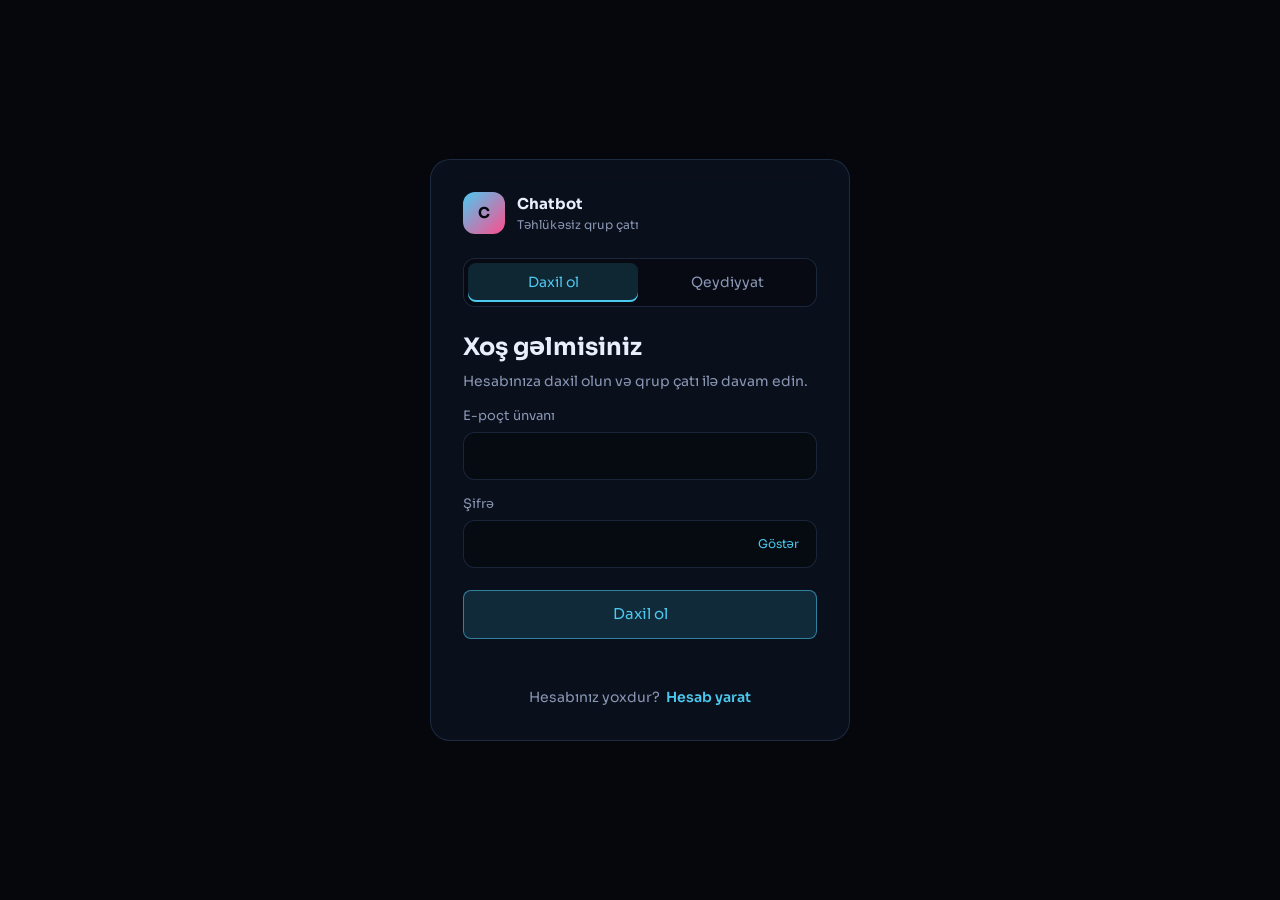
==== commit b9a1247c: "Update index.html" ====
--- a/index.html
+++ b/index.html
@@ -167,7 +167,10 @@
 
         <div id="confirm-field" class="hidden">
           <label for="password2">Şifrəni təsdiqlə</label>
-          <input class="field" id="password2" type="password" autocomplete="new-password">
+          <div class="pwwrap">
+            <input class="field" id="password2" type="password" autocomplete="new-password">
+            <button id="password2-toggle" type="button" class="pwtoggle" aria-label="Təkrar şifrəni göstər/gizlət">Göstər</button>
+          </div>
         </div>
 
         <ul id="pw-rules" class="pw-rules hidden">
@@ -179,6 +182,7 @@
         </ul>
 
         <button id="auth-submit" class="btn primary block" type="submit">Daxil ol</button>
+        <div id="auth-err" role="alert" style="color:var(--pink);font-size:13px;margin-top:12px;min-height:18px;text-align:center"></div>
       </form>
 
       <div class="reg"><span id="register-text">Hesabınız yoxdur?</span><button id="auth-toggle" type="button">Hesab yarat</button></div>
@@ -187,10 +191,32 @@
     <div id="success-view" class="success hidden">
       <div class="check">✓</div>
       <h1>Qeydiyyatdan keçdiniz!</h1>
-      <h3>Admin təsdiqini gözləyin.</h3>
-      <p>Növbəti addımda dəvət kodunu yazın. Admin sorğunuzu təsdiqləyəndən sonra qrupa daxil ola biləcəksiniz.</p>
+      <h3>Hesabınız yaradıldı.</h3>
+      <p>Admin hesabınızı təsdiqləyəndən sonra chatbotun qrup kodunu daxil edə biləcəksiniz.</p>
       <p id="success-extra" class="hidden">E-poçt təsdiqi tələb olunursa, əvvəlcə poçtunuzu təsdiqləyin.</p>
-      <button id="go-home" type="button" class="btn">Əsas səhifə</button>
+      <button id="go-home" type="button" class="btn">Davam et</button>
+    </div>
+
+    <div id="pending-view" class="success hidden">
+      <div class="check" id="pending-icon" style="color:var(--amber);background:rgba(255,183,3,.1);border-color:rgba(255,183,3,.5);box-shadow:0 0 34px rgba(255,183,3,.22)">⏳</div>
+      <h1 id="pending-title">Adminin təsdiqini gözləyin</h1>
+      <h3 id="pending-email" style="color:var(--cyan)"></h3>
+      <p id="pending-text">Hesabınız adminə göndərilib. Admin təsdiqləyən kimi bu səhifə avtomatik yenilənəcək və qrup kodunu daxil edə biləcəksiniz.</p>
+      <button id="pending-check" type="button" class="btn primary">Yenidən yoxla</button>
+      <button id="pending-out" type="button" class="btn">Çıxış</button>
+    </div>
+
+    <div id="code-view" class="success hidden">
+      <div class="check" id="code-icon" style="color:var(--cyan);background:rgba(76,201,240,.1);border-color:rgba(76,201,240,.5);box-shadow:0 0 34px rgba(76,201,240,.22)">🔑</div>
+      <h1 id="code-title">Chatbotun qrup kodunu daxil edin</h1>
+      <h3 id="code-email" style="color:var(--cyan)"></h3>
+      <p id="code-text">Hesabınız təsdiqləndi. Admindən aldığınız qrup kodunu yazın.</p>
+      <form id="code-form" novalidate>
+        <input class="field" id="code-input" placeholder="Qrup kodu" autocomplete="off" style="text-align:center;font:500 18px 'JetBrains Mono',monospace;letter-spacing:.12em">
+        <button id="code-submit" class="btn primary" type="submit" style="margin-top:12px">Qoşul</button>
+      </form>
+      <button id="code-again" type="button" class="btn primary hidden">Başqa kod yaz</button>
+      <button id="code-out" type="button" class="btn">Çıxış</button>
     </div>
   </div>
 </section>
@@ -243,10 +269,10 @@
     </section>
 
     <section class="panel glass" id="tab-join" hidden>
-      <h2>Qrupa qoşul</h2>
-      <p class="sub">Admindən aldığınız dəvət kodunu yazın. Sorğu admin təsdiqindən sonra aktivləşir və qrup siyahıda görünür.</p>
+      <h2>Chatbotun qrup kodunu daxil edin</h2>
+      <p class="sub">Hesabınız təsdiqlənib. Admindən aldığınız qrup kodunu yazın — admin qəbul edəndən sonra qrup «Söhbət» bölməsində görünəcək.</p>
       <form id="join-form" class="row">
-        <input class="field" id="invite" required placeholder="Dəvət kodu" autocomplete="off">
+        <input class="field" id="invite" required placeholder="Qrup kodu" autocomplete="off">
         <button class="btn primary" type="submit" style="white-space:nowrap">Qoşul</button>
       </form>
     </section>
@@ -454,7 +480,7 @@
   upper:  p => /\p{Lu}/u.test(p),
   lower:  p => /\p{Ll}/u.test(p),
   digit:  p => /\d/.test(p),
-  symbol: p => /[!@#$%^&*()_+\-=\[\]{};':"\\|<>?,.\/`~]/.test(p)
+  symbol: p => /[^\p{L}\p{N}\s]/u.test(p)   // istənilən simvol: ! @ # € № _ və s.
 };
 
 const passwordIsStrong = p => Object.values(PW_RULES).every(check => check(p));
@@ -572,6 +598,7 @@
     .on('postgres_changes',
       { event:'INSERT', schema:'public', table:'group_members', filter:`user_id=eq.${uid}` },
       () => {
+        if(!$('#code-view').classList.contains('hidden')) showMainApp(user);
         loadGroups();
         feed('ok', 'Admin sorğunuzu təsdiqlədi. Qrup siyahıya əlavə olundu.');
         toast('Admin sorğunuzu təsdiqlədi. Qrup siyahıya əlavə olundu.');
@@ -579,6 +606,121 @@
     .subscribe();
 }
 
+/* ===== HESAB TƏSDİQİ (admin onayı) ===== */
+let approvalChannel = null;
+
+async function approvalStatus(u){
+  const { data, error } = await supabase
+    .from('account_approvals').select('status').eq('user_id', u.id).maybeSingle();
+  if(error){ console.error(error); return 'error'; }
+  if(!data){
+    const { error:e2 } = await supabase.from('account_approvals').insert({ user_id:u.id, email:u.email });
+    if(e2 && e2.code !== '23505'){ console.error(e2); return 'error'; }
+    return 'pending';
+  }
+  return data.status;
+}
+
+async function stopApproval(){
+  if(!approvalChannel) return;
+  const ch = approvalChannel; approvalChannel = null;
+  try{ await supabase.removeChannel(ch); }catch(_){}
+}
+
+function watchApproval(u){
+  if(approvalChannel) return;
+  approvalChannel = supabase
+    .channel(`approval-${u.id}`)
+    .on('postgres_changes',
+      { event:'UPDATE', schema:'public', table:'account_approvals', filter:`user_id=eq.${u.id}` },
+      ev => {
+        if(currentUid !== u.id) return;
+        if(ev.new.status === 'approved'){ toast('Admin hesabınızı təsdiqlədi!'); openApp(u, true); }
+        else if(ev.new.status === 'rejected') showPending('rejected', u);
+      })
+    .subscribe();
+}
+
+function showPending(status, u){
+  $('#login-screen').classList.remove('hidden');
+  $('#app').classList.add('hidden');
+  $('#form-view').classList.add('hidden');
+  $('#success-view').classList.add('hidden');
+  $('#pending-view').classList.remove('hidden');
+  $('#pending-email').textContent = u?.email || '';
+  const rejected = status === 'rejected', err = status === 'error';
+  $('#pending-icon').textContent = rejected ? '✕' : err ? '!' : '⏳';
+  $('#pending-title').textContent = rejected ? 'Hesabınız rədd edildi'
+    : err ? 'Yoxlamaq alınmadı' : 'Adminin təsdiqini gözləyin';
+  $('#pending-text').textContent = rejected
+    ? 'Admin hesabınızı təsdiqləmədi. Ətraflı məlumat üçün adminlə əlaqə saxlayın.'
+    : err ? 'Hesab vəziyyətini yoxlamaq mümkün olmadı. Bir az sonra «Yenidən yoxla» basın.'
+    : 'Hesabınız adminə göndərilib. Admin təsdiqləyən kimi bu səhifə avtomatik yenilənəcək və qrup kodunu daxil edə biləcəksiniz.';
+  $('#pending-check').hidden = rejected;
+}
+
+async function gate(u, manual = false){
+  const status = await approvalStatus(u);
+  if(currentUid !== u.id) return;
+  if(status === 'approved') return openApp(u, false);
+  showPending(status, u);
+  if(status === 'pending'){
+    watchApproval(u);
+    if(manual) toast('Hələ təsdiqlənməyib. Admin təsdiqini gözləyin.');
+  }
+}
+
+/* Təsdiqlənib: qrupu yoxdursa kiçik «qrup kodu» pəncərəsi, varsa çat */
+async function openApp(u, justApproved){
+  stopApproval();
+  $('#pending-view').classList.add('hidden');
+  const { data, error } = await supabase.from('groups').select('id').limit(1);
+  if(currentUid !== u.id) return;
+  watchMembership(u.id);
+  if(!error && !data?.length) return showCode(u, justApproved);
+  showMainApp(u, justApproved);
+}
+
+function showCode(u, justApproved, state = 'enter'){
+  $('#login-screen').classList.remove('hidden');
+  $('#app').classList.add('hidden');
+  ['form-view','success-view','pending-view'].forEach(id => $('#' + id).classList.add('hidden'));
+  $('#code-view').classList.remove('hidden');
+  $('#code-email').textContent = u?.email || '';
+  const sent = state === 'sent';
+  $('#code-icon').textContent = sent ? '⏳' : '🔑';
+  $('#code-title').textContent = sent ? 'Sorğunuz adminə göndərildi' : 'Chatbotun qrup kodunu daxil edin';
+  $('#code-text').textContent = sent
+    ? 'Admin sizi qrupa qəbul edən kimi söhbət avtomatik açılacaq.'
+    : (justApproved ? 'Admin hesabınızı təsdiqlədi! ' : 'Hesabınız təsdiqlənib. ') + 'Admindən aldığınız qrup kodunu yazın.';
+  $('#code-form').classList.toggle('hidden', sent);
+  $('#code-again').classList.toggle('hidden', !sent);
+  if(!sent) setTimeout(() => $('#code-input').focus(), 50);
+}
+
+function showMainApp(u, justApproved){
+  $('#code-view').classList.add('hidden');
+  $('#pending-view').classList.add('hidden');
+  $('#form-view').classList.remove('hidden');
+  $('#login-screen').classList.add('hidden');
+  $('#app').classList.remove('hidden');
+  $('#account-avatar').textContent = u.email?.[0]?.toUpperCase() || 'A';
+  $('#account-label').textContent = u.email || '';
+  showTab('chat');
+  feed('sys', justApproved ? 'Hesabınız təsdiqləndi.' : 'Təhlükəsiz kanal hazırdır.');
+  loadGroups();
+}
+
+/* Qrup koduna qoşulma (həm kiçik pəncərə, həm «Qrupa qoşul» bölməsi) */
+async function joinWithCode(code){
+  const { data, error } = await supabase.rpc('join_chat_group', { invite_code: code });
+  if(error){ toast(error.message); return 'error'; }
+  if(data?.status === 'member') return { status:'member', group_id:data.group_id };
+  if(data?.status === 'pending') return 'pending';
+  toast('Qrup kodu tapılmadı.');
+  return 'invalid';
+}
+
 /* ===== LOGIN / LOGOUT UI ===== */
 function showAuth(session){
   const newUser = session?.user || null;
@@ -592,20 +734,18 @@
   }
 
   currentUid = newUid;
-  const signed = !!user;
-
-  const showApp = signed && !pendingSuccess;
-  $('#login-screen').classList.toggle('hidden', showApp);
-  $('#app').classList.toggle('hidden', !showApp);
-
-  if(signed){
-    $('#account-avatar').textContent = user.email?.[0]?.toUpperCase() || 'A';
-    $('#account-label').textContent = user.email || '';
-    showTab('chat');
-    feed('sys', 'Təhlükəsiz kanal hazırdır.');
-    loadGroups();
-    watchMembership(newUid);
-  }else{
+
+  // Daxil olub: əvvəlcə hesabın admin tərəfindən təsdiqini yoxla
+  if(newUser && !pendingSuccess){ gate(newUser); return; }
+
+  $('#login-screen').classList.remove('hidden');
+  $('#app').classList.add('hidden');
+
+  if(!newUser){
+    stopApproval();
+    $('#pending-view').classList.add('hidden');
+    $('#code-view').classList.add('hidden');
+    if(!pendingSuccess) $('#form-view').classList.remove('hidden');
     stopMembers();
     activeGroup = null;
     selectToken++;
@@ -641,7 +781,9 @@
   activeGroup = null;
 
   if(!data?.length){
-    resetRoom('Hələ qrup yoxdur', 'Dəvət kodu ilə qrupa qoşulun.', 'Sizə qoşulmaq üçün dəvət kodu lazımdır.');
+    resetRoom('Hələ qrup yoxdur', 'Qrup kodu ilə qrupa qoşulun.', 'Qoşulmaq üçün chatbotun qrup kodunu daxil edin.');
+    showTab('join');
+    $('#invite').focus();
   }else{
     resetRoom('Qrup seçin', 'Söhbətə qoşulmaq üçün qrup seçin.', 'Yuxarıdakı siyahıdan qrup seçin.');
   }
@@ -775,6 +917,7 @@
     $('#pw-rules').classList.toggle('hidden', !on);
     $('#confirm-field').classList.toggle('hidden', !on);
     renderPwRules();
+    $('#auth-err').textContent = '';
   }
   $('#tab-login').onclick = () => setMode(false);
   $('#tab-signup').onclick = () => setMode(true);
@@ -796,12 +939,36 @@
   };
 
   /* --- Şifrəni göstər/gizlət --- */
-  $('#password-toggle').onclick = () => {
-    const password = $('#password');
-    const show = password.type === 'password';
-    password.type = show ? 'text' : 'password';
-    $('#password-toggle').textContent = show ? 'Gizlət' : 'Göstər';
-  };
+  function pwToggle(inputSel, btnSel){
+    $(btnSel).onclick = () => {
+      const f = $(inputSel), show = f.type === 'password';
+      f.type = show ? 'text' : 'password';
+      $(btnSel).textContent = show ? 'Gizlət' : 'Göstər';
+    };
+  }
+  pwToggle('#password', '#password-toggle');
+  pwToggle('#password2', '#password2-toggle');
+
+  /* Supabase xətalarını başa düşülən dilə çevir və ekranda saxla */
+  function authError(err){
+    const m = String(err?.message || err || '');
+    const map = [
+      [/already registered|already exists/i, 'Bu e-poçt artıq qeydiyyatdan keçib. «Daxil ol» bölməsindən girin.'],
+      [/rate limit|too many|security purposes/i, 'Çox tez-tez cəhd edildi. Bir neçə dəqiqə gözləyib yenidən yoxlayın.'],
+      [/signups? not allowed|signup.*disabled/i, 'Qeydiyyat Supabase-də bağlıdır (Authentication → Sign In / Providers → Allow new users).'],
+      [/database error/i, 'Bazada xəta baş verdi (SQL trigger). Adminə bildirin.'],
+      [/invalid.*email|email.*invalid/i, 'E-poçt ünvanı düzgün deyil.'],
+      [/invalid login|invalid credentials/i, 'E-poçt və ya şifrə yanlışdır.'],
+      [/email not confirmed/i, 'E-poçtunuz təsdiqlənməyib. Poçtunuzdakı linkə basın.'],
+      [/password.*(short|weak|least)/i, 'Şifrə çox zəifdir.'],
+      [/fetch|network/i, 'İnternet bağlantısı yoxdur və ya server cavab vermir.']
+    ];
+    const hit = map.find(([re]) => re.test(m));
+    const text = hit ? hit[1] : m;
+    $('#auth-err').textContent = text + (hit ? '' : '');
+    console.error('Auth xətası:', m);
+    toast(text);
+  }
 
   /* --- Giriş / qeydiyyat --- */
   $('#auth-form').onsubmit = async e => {
@@ -811,14 +978,16 @@
     const email = $('#email').value.trim();
     const password = $('#password').value;
 
-    if(!email || !password) return toast('E-poçt və şifrəni daxil edin.');
+    $('#auth-err').textContent = '';
+    if(!email || !password) return authError('E-poçt və şifrəni daxil edin.');
 
     if(signup && !passwordIsStrong(password)){
       renderPwRules();
-      return toast('Şifrə tələbləri ödəmir: 8+ simvol, böyük və kiçik hərf, rəqəm və simvol.');
+      const miss = [...document.querySelectorAll('#pw-rules li:not(.ok)')].map(li => li.textContent.toLowerCase());
+      return authError('Şifrədə çatışmır: ' + miss.join(', ') + '.');
     }
 
-    if(signup && $('#password2').value !== password) return toast('Şifrələr eyni deyil.');
+    if(signup && $('#password2').value !== password) return authError('Şifrələr eyni deyil. Təkrar şifrəni yoxlayın.');
 
     button.disabled = true;
     button.textContent = signup ? 'Hesab yaradılır...' : 'Daxil olunur...';
@@ -829,7 +998,13 @@
         ? await supabase.auth.signUp({ email, password })
         : await supabase.auth.signInWithPassword({ email, password });
 
-      if(error){ pendingSuccess = false; return toast(error.message); }
+      if(error){ pendingSuccess = false; return authError(error); }
+
+      // E-poçt təsdiqi açıq olanda təkrar qeydiyyat xəta vermir, boş identities qaytarır
+      if(signup && data.user && Array.isArray(data.user.identities) && !data.user.identities.length){
+        pendingSuccess = false;
+        return authError('already registered');
+      }
 
       if(signup){ showSuccess(!data.session); return; }
       // Uğurlu girişdə onAuthStateChange ekranı avtomatik dəyişir.
@@ -838,6 +1013,36 @@
       button.textContent = signup ? 'Hesab yarat' : 'Daxil ol';
     }
   };
+
+  /* --- Təsdiq gözləmə ekranı --- */
+  $('#pending-check').onclick = () => { if(user) gate(user, true); };
+  $('#pending-out').onclick = async () => { await supabase.auth.signOut(); toast('Hesabdan çıxış edildi.'); };
+
+  /* --- Qrup kodu pəncərəsi --- */
+  $('#code-form').onsubmit = async e => {
+    e.preventDefault();
+    const code = $('#code-input').value.trim();
+    if(!code) return toast('Qrup kodunu yazın.');
+    const btn = $('#code-submit');
+    btn.disabled = true; btn.textContent = 'Yoxlanılır...';
+    try{
+      const r = await joinWithCode(code);
+      if(r?.status === 'member'){
+        $('#code-input').value = '';
+        showMainApp(user);
+        await loadGroups();
+        $('#groups').value = r.group_id;
+        await chooseGroup(r.group_id);
+        showTab('chat');
+        toast('Qrupa qoşuldunuz.');
+      }else if(r === 'pending'){
+        $('#code-input').value = '';
+        showCode(user, false, 'sent');
+      }
+    }finally{ btn.disabled = false; btn.textContent = 'Qoşul'; }
+  };
+  $('#code-again').onclick = () => showCode(user, false, 'enter');
+  $('#code-out').onclick = async () => { await supabase.auth.signOut(); toast('Hesabdan çıxış edildi.'); };
 
   /* --- Çıxış --- */
   $('#signout').onclick = async () => {
